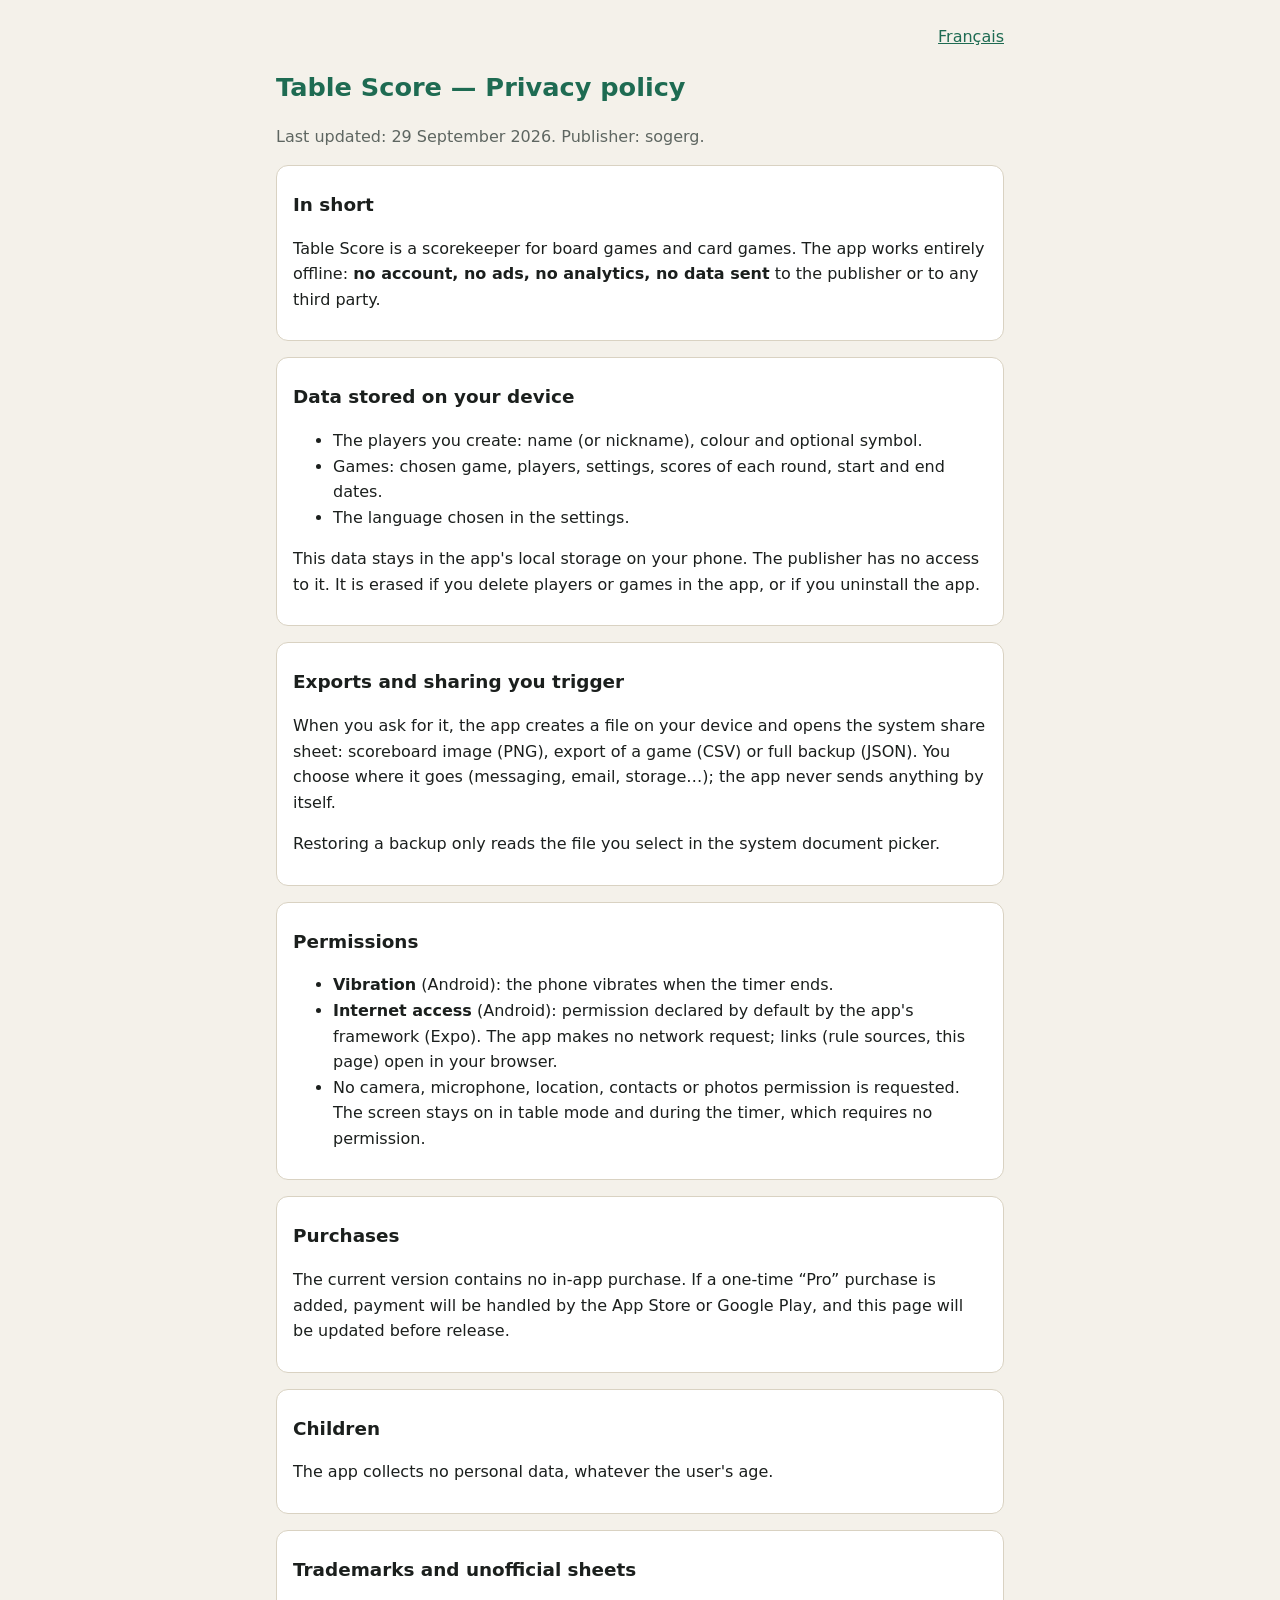
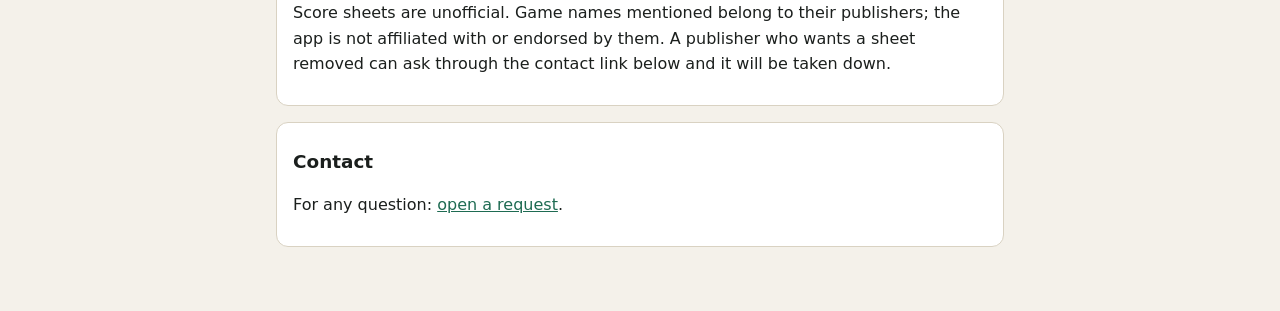
==== en.html @ 31e44243 "Page de confidentialité Table Score (FR + EN) Co-Authored-By: Claude Opus 5.5 (1M context) <noreply@" ====
<!doctype html>
<html lang="en">
<head>
<meta charset="utf-8">
<meta name="viewport" content="width=device-width, initial-scale=1">
<title>Table Score — Privacy policy</title>
<link rel="stylesheet" href="style.css">
</head>
<body>
<main>
<nav><a href="index.html" hreflang="fr">Français</a></nav>
<h1>Table Score — Privacy policy</h1>
<p class="doux">Last updated: 29 September 2026. Publisher: sogerg.</p>

<section>
<h2>In short</h2>
<p>Table Score is a scorekeeper for board games and card games. The app works entirely offline: <strong>no account, no ads, no analytics, no data sent</strong> to the publisher or to any third party.</p>
</section>

<section>
<h2>Data stored on your device</h2>
<ul>
<li>The players you create: name (or nickname), colour and optional symbol.</li>
<li>Games: chosen game, players, settings, scores of each round, start and end dates.</li>
<li>The language chosen in the settings.</li>
</ul>
<p>This data stays in the app's local storage on your phone. The publisher has no access to it. It is erased if you delete players or games in the app, or if you uninstall the app.</p>
</section>

<section>
<h2>Exports and sharing you trigger</h2>
<p>When you ask for it, the app creates a file on your device and opens the system share sheet: scoreboard image (PNG), export of a game (CSV) or full backup (JSON). You choose where it goes (messaging, email, storage…); the app never sends anything by itself.</p>
<p>Restoring a backup only reads the file you select in the system document picker.</p>
</section>

<section>
<h2>Permissions</h2>
<ul>
<li><strong>Vibration</strong> (Android): the phone vibrates when the timer ends.</li>
<li><strong>Internet access</strong> (Android): permission declared by default by the app's framework (Expo). The app makes no network request; links (rule sources, this page) open in your browser.</li>
<li>No camera, microphone, location, contacts or photos permission is requested. The screen stays on in table mode and during the timer, which requires no permission.</li>
</ul>
</section>

<section>
<h2>Purchases</h2>
<p>The current version contains no in-app purchase. If a one-time “Pro” purchase is added, payment will be handled by the App Store or Google Play, and this page will be updated before release.</p>
</section>

<section>
<h2>Children</h2>
<p>The app collects no personal data, whatever the user's age.</p>
</section>

<section>
<h2>Trademarks and unofficial sheets</h2>
<p>Score sheets are unofficial. Game names mentioned belong to their publishers; the app is not affiliated with or endorsed by them. A publisher who wants a sheet removed can ask through the contact link below and it will be taken down.</p>
</section>

<section>
<h2>Contact</h2>
<p>For any question: <a href="https://github.com/sogerg/table-score-legal/issues">open a request</a>.</p>
</section>
</main>
</body>
</html>
---- style.css ----
:root { --fond: #F4F1EA; --texte: #1B1F1D; --doux: #5E6661; --primaire: #1E6B52; --carte: #FFFFFF; --bord: #D9D2C2; }
@media (prefers-color-scheme: dark) { :root { --fond: #101512; --texte: #EEF2EF; --doux: #A3B0A9; --primaire: #3FA27F; --carte: #1A221E; --bord: #2F3B35; } }
* { box-sizing: border-box; }
body { margin: 0; background: var(--fond); color: var(--texte); font: 16px/1.6 system-ui, -apple-system, "Segoe UI", Roboto, sans-serif; }
main { max-width: 760px; margin: 0 auto; padding: 24px 16px 64px; }
h1 { color: var(--primaire); font-size: 1.6rem; margin-bottom: 4px; }
h2 { font-size: 1.15rem; margin-top: 20px; }
.doux { color: var(--doux); }
section { background: var(--carte); border: 1px solid var(--bord); border-radius: 12px; padding: 4px 16px 12px; margin-top: 16px; }
a { color: var(--primaire); }
nav { text-align: right; }
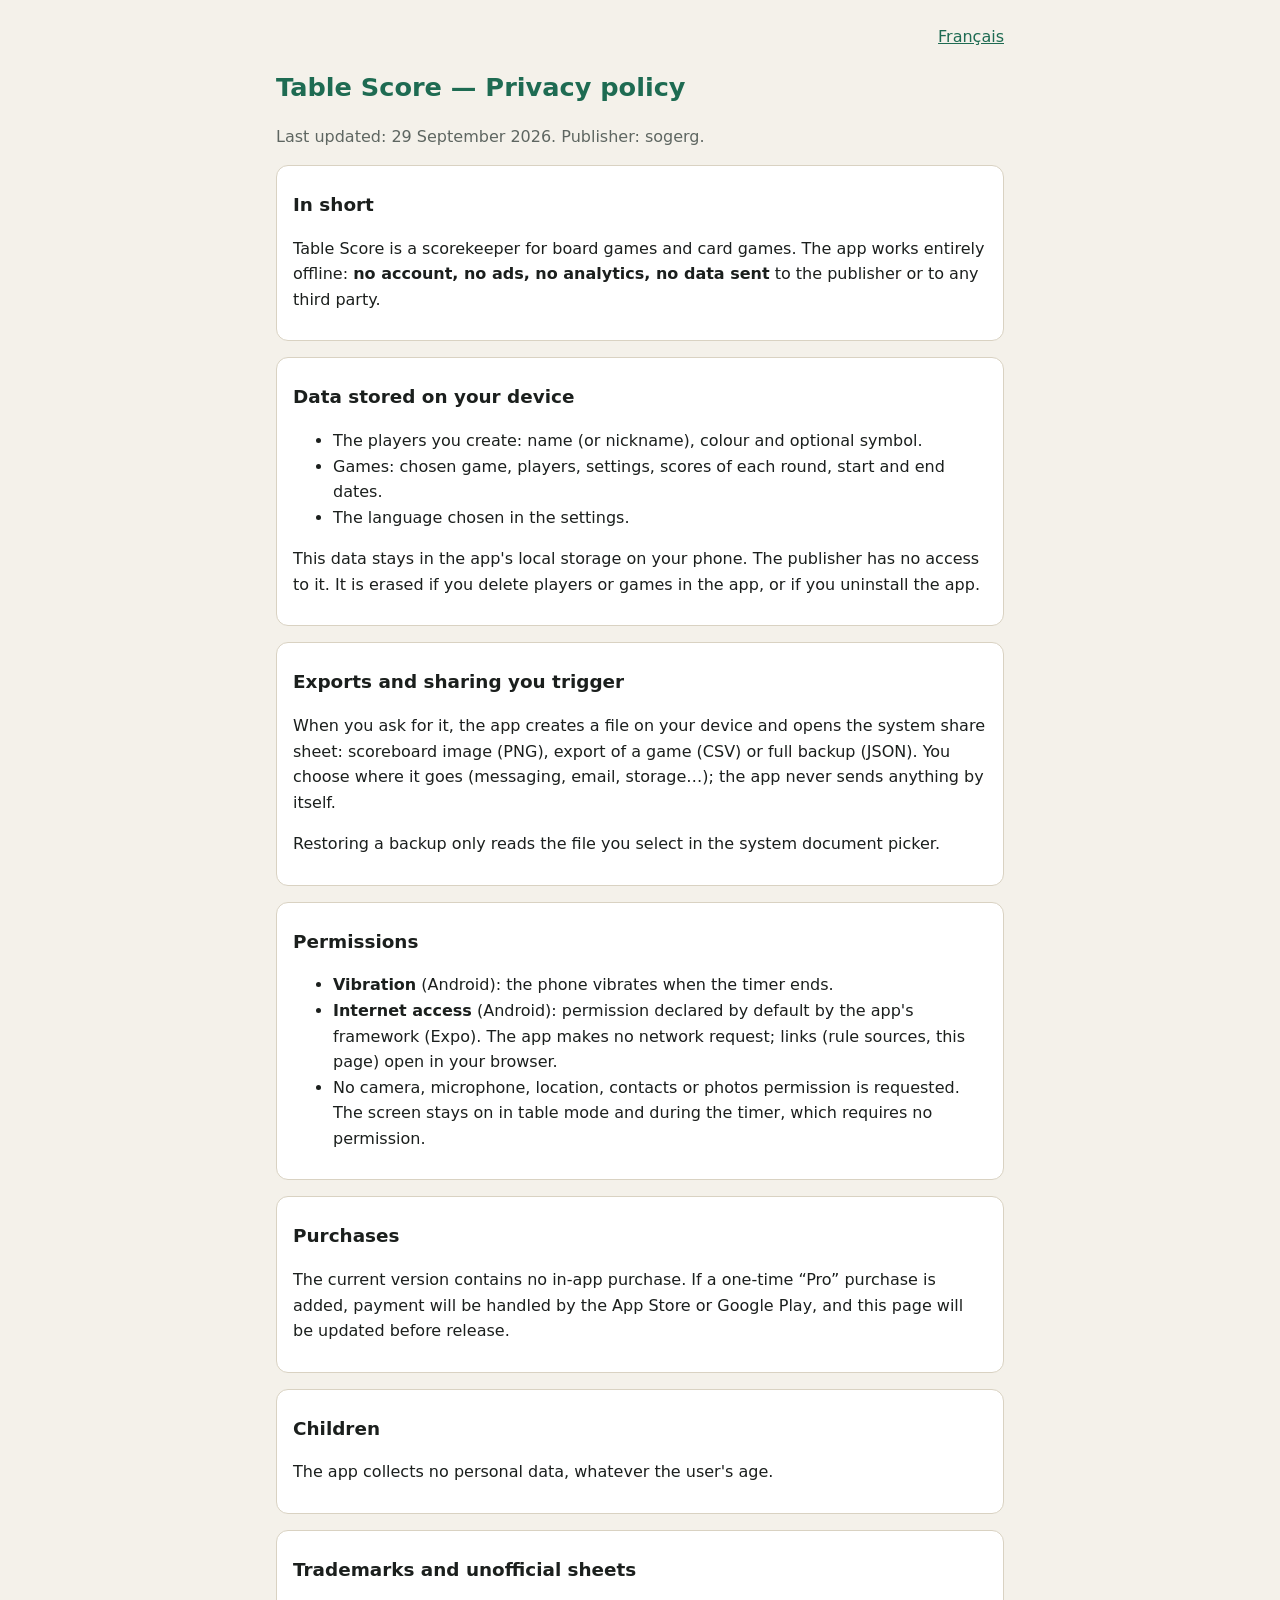
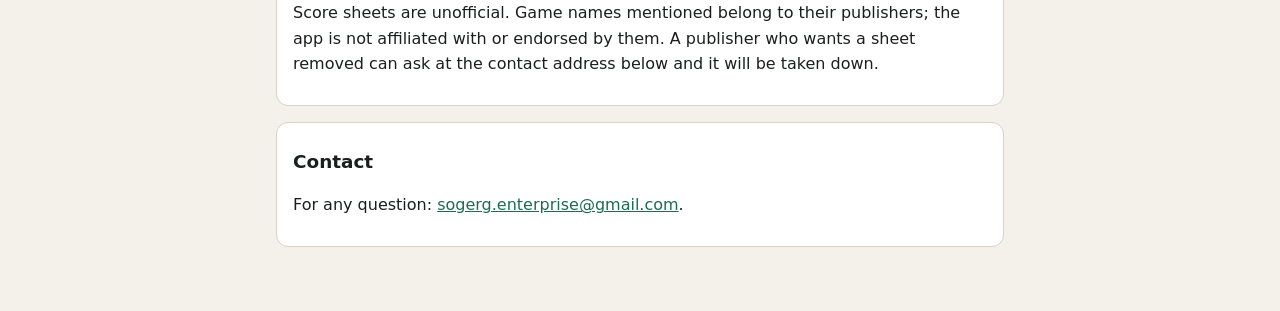
==== commit c7c3aa81: "Contact : adresse sogerg.enterprise@gmail.com au lieu du lien vers les issues GitHub Règle du portef" ====
--- a/en.html
+++ b/en.html
@@ -54,12 +54,12 @@
 
 <section>
 <h2>Trademarks and unofficial sheets</h2>
-<p>Score sheets are unofficial. Game names mentioned belong to their publishers; the app is not affiliated with or endorsed by them. A publisher who wants a sheet removed can ask through the contact link below and it will be taken down.</p>
+<p>Score sheets are unofficial. Game names mentioned belong to their publishers; the app is not affiliated with or endorsed by them. A publisher who wants a sheet removed can ask at the contact address below and it will be taken down.</p>
 </section>
 
 <section>
 <h2>Contact</h2>
-<p>For any question: <a href="https://github.com/sogerg/table-score-legal/issues">open a request</a>.</p>
+<p>For any question: <a href="mailto:sogerg.enterprise@gmail.com">sogerg.enterprise@gmail.com</a>.</p>
 </section>
 </main>
 </body>
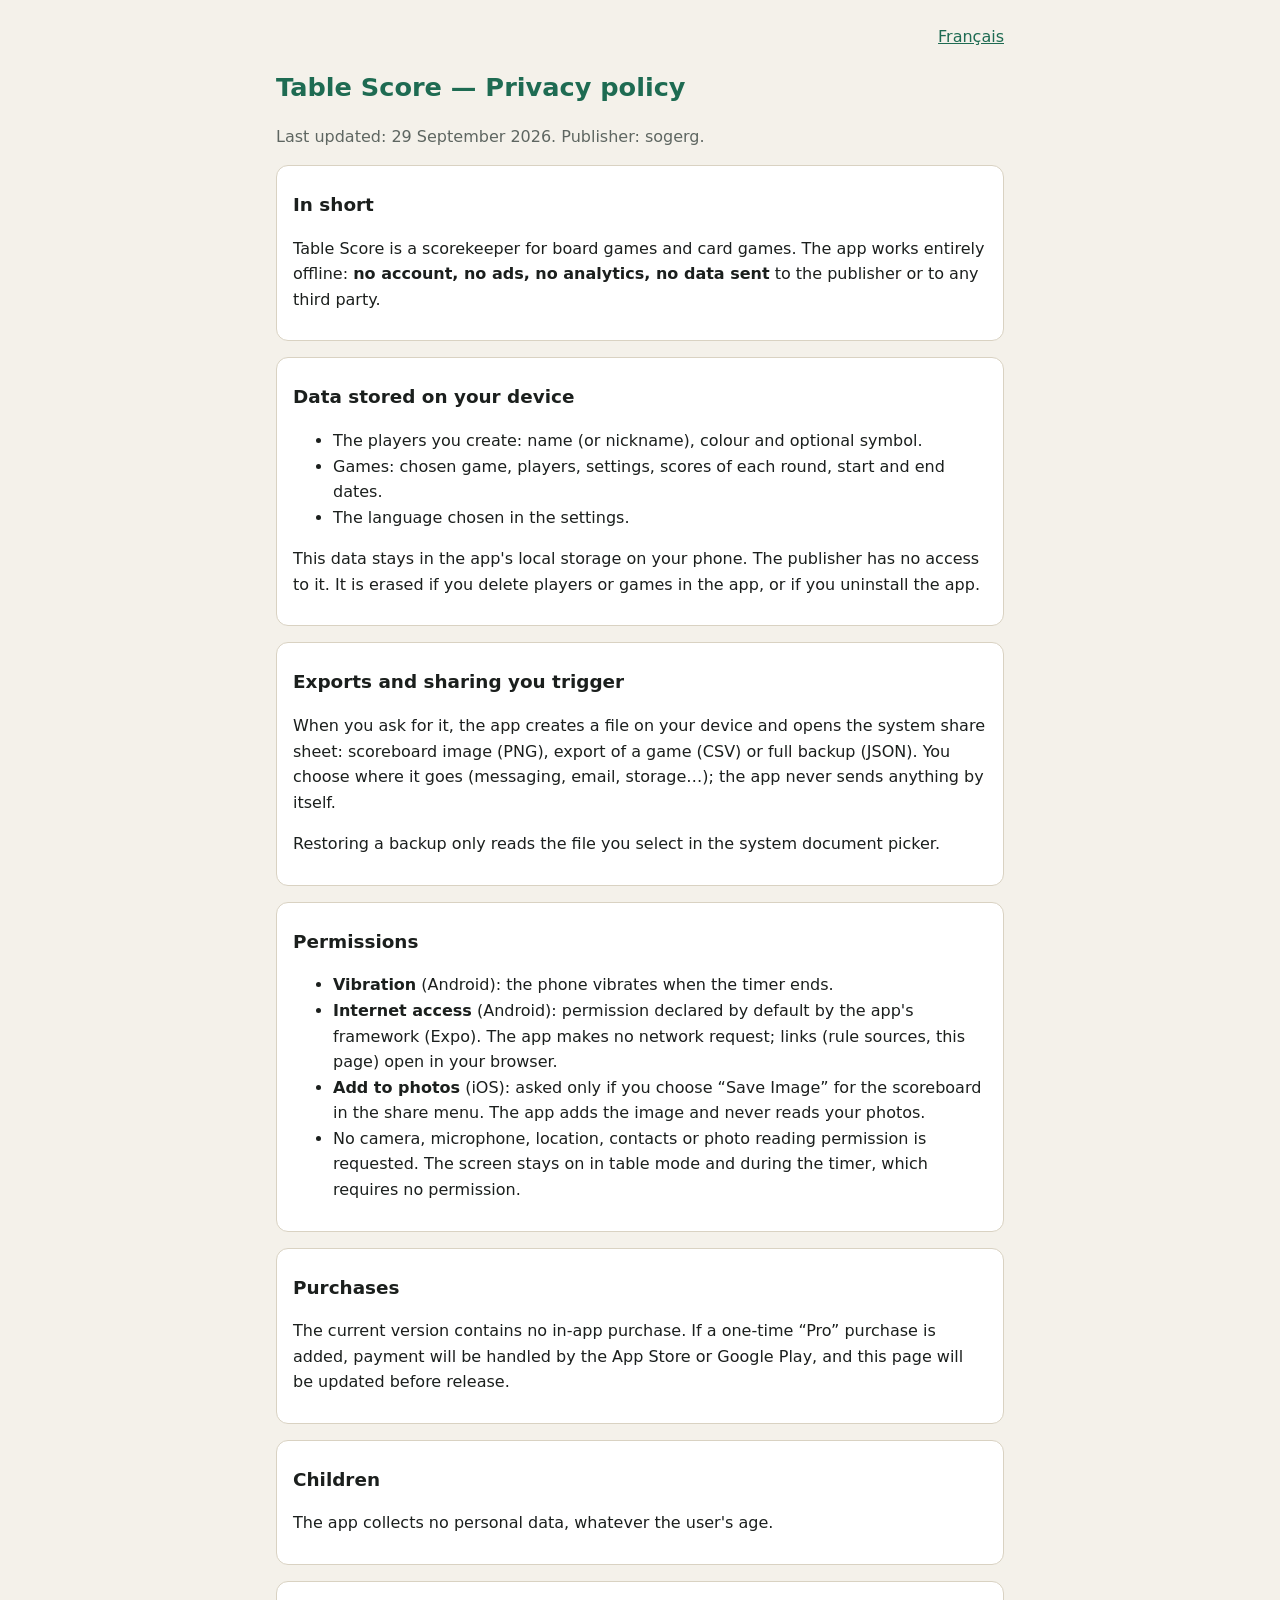
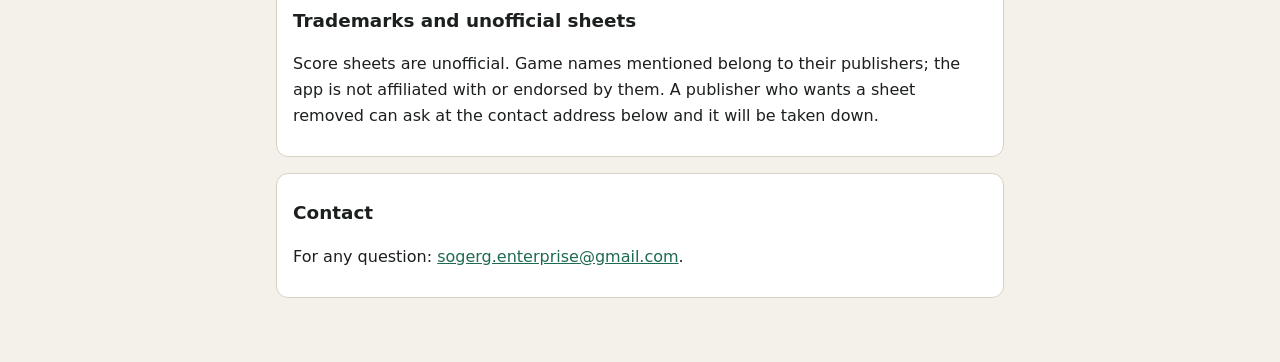
==== commit 23244154: "Autorisations : ajout aux photos (iOS) quand l'image du tableau est enregistrée depuis le menu de pa" ====
--- a/en.html
+++ b/en.html
@@ -38,7 +38,8 @@
 <ul>
 <li><strong>Vibration</strong> (Android): the phone vibrates when the timer ends.</li>
 <li><strong>Internet access</strong> (Android): permission declared by default by the app's framework (Expo). The app makes no network request; links (rule sources, this page) open in your browser.</li>
-<li>No camera, microphone, location, contacts or photos permission is requested. The screen stays on in table mode and during the timer, which requires no permission.</li>
+<li><strong>Add to photos</strong> (iOS): asked only if you choose “Save Image” for the scoreboard in the share menu. The app adds the image and never reads your photos.</li>
+<li>No camera, microphone, location, contacts or photo reading permission is requested. The screen stays on in table mode and during the timer, which requires no permission.</li>
 </ul>
 </section>
 
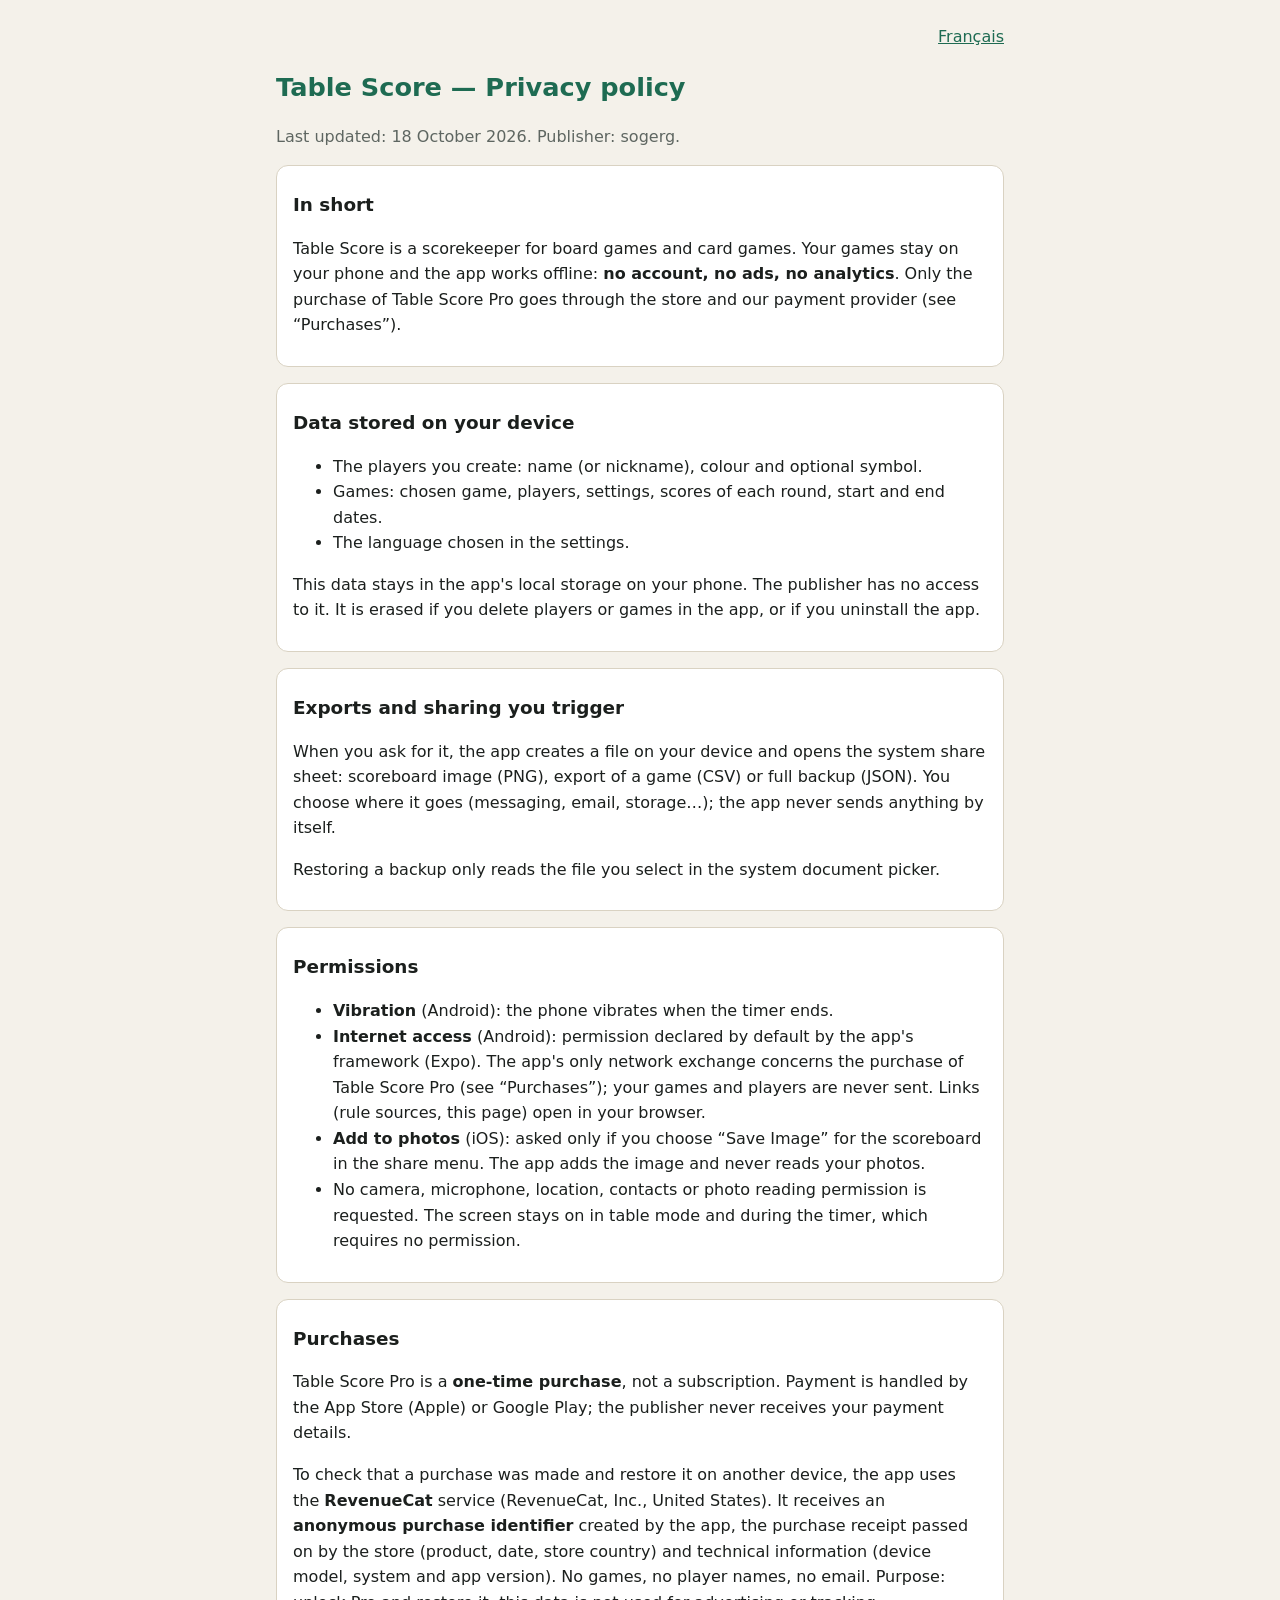
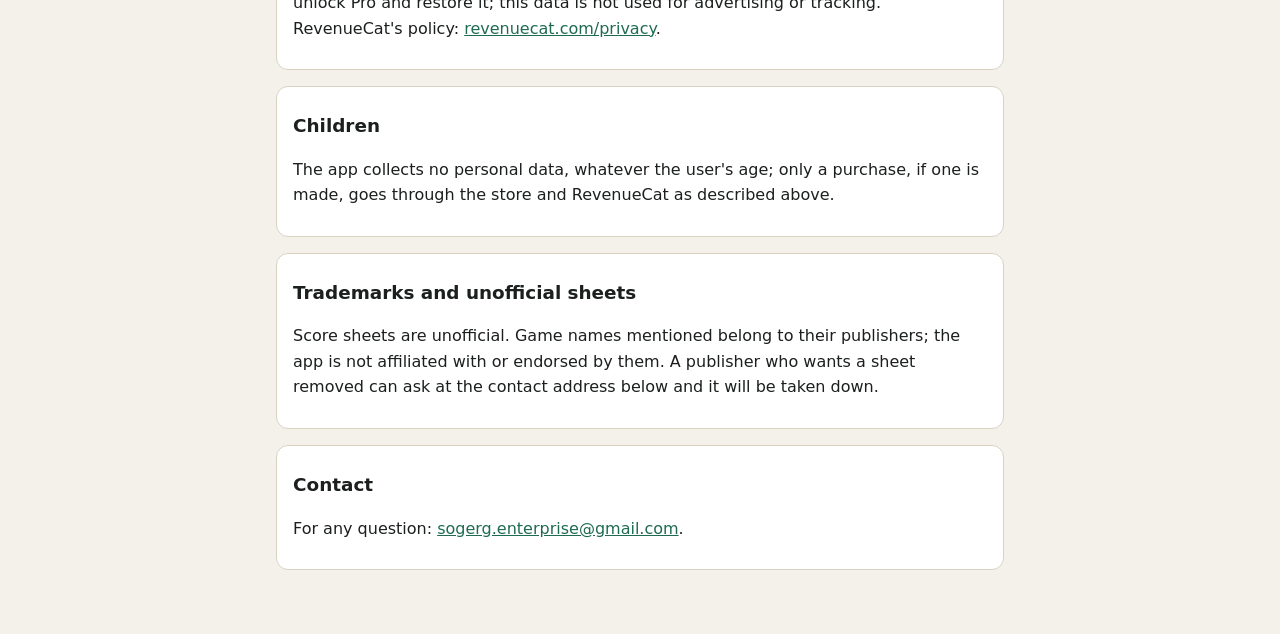
==== commit 1615d4e0: "Achat Table Score Pro : RevenueCat (identifiant anonyme, reçu, finalité), réseau limité à l'achat Co" ====
--- a/en.html
+++ b/en.html
@@ -10,11 +10,11 @@
 <main>
 <nav><a href="index.html" hreflang="fr">Français</a></nav>
 <h1>Table Score — Privacy policy</h1>
-<p class="doux">Last updated: 29 September 2026. Publisher: sogerg.</p>
+<p class="doux">Last updated: 18 October 2026. Publisher: sogerg.</p>
 
 <section>
 <h2>In short</h2>
-<p>Table Score is a scorekeeper for board games and card games. The app works entirely offline: <strong>no account, no ads, no analytics, no data sent</strong> to the publisher or to any third party.</p>
+<p>Table Score is a scorekeeper for board games and card games. Your games stay on your phone and the app works offline: <strong>no account, no ads, no analytics</strong>. Only the purchase of Table Score Pro goes through the store and our payment provider (see “Purchases”).</p>
 </section>
 
 <section>
@@ -37,7 +37,7 @@
 <h2>Permissions</h2>
 <ul>
 <li><strong>Vibration</strong> (Android): the phone vibrates when the timer ends.</li>
-<li><strong>Internet access</strong> (Android): permission declared by default by the app's framework (Expo). The app makes no network request; links (rule sources, this page) open in your browser.</li>
+<li><strong>Internet access</strong> (Android): permission declared by default by the app's framework (Expo). The app's only network exchange concerns the purchase of Table Score Pro (see “Purchases”); your games and players are never sent. Links (rule sources, this page) open in your browser.</li>
 <li><strong>Add to photos</strong> (iOS): asked only if you choose “Save Image” for the scoreboard in the share menu. The app adds the image and never reads your photos.</li>
 <li>No camera, microphone, location, contacts or photo reading permission is requested. The screen stays on in table mode and during the timer, which requires no permission.</li>
 </ul>
@@ -45,12 +45,13 @@
 
 <section>
 <h2>Purchases</h2>
-<p>The current version contains no in-app purchase. If a one-time “Pro” purchase is added, payment will be handled by the App Store or Google Play, and this page will be updated before release.</p>
+<p>Table Score Pro is a <strong>one-time purchase</strong>, not a subscription. Payment is handled by the App Store (Apple) or Google Play; the publisher never receives your payment details.</p>
+<p>To check that a purchase was made and restore it on another device, the app uses the <strong>RevenueCat</strong> service (RevenueCat, Inc., United States). It receives an <strong>anonymous purchase identifier</strong> created by the app, the purchase receipt passed on by the store (product, date, store country) and technical information (device model, system and app version). No games, no player names, no email. Purpose: unlock Pro and restore it; this data is not used for advertising or tracking. RevenueCat's policy: <a href="https://www.revenuecat.com/privacy">revenuecat.com/privacy</a>.</p>
 </section>
 
 <section>
 <h2>Children</h2>
-<p>The app collects no personal data, whatever the user's age.</p>
+<p>The app collects no personal data, whatever the user's age; only a purchase, if one is made, goes through the store and RevenueCat as described above.</p>
 </section>
 
 <section>
